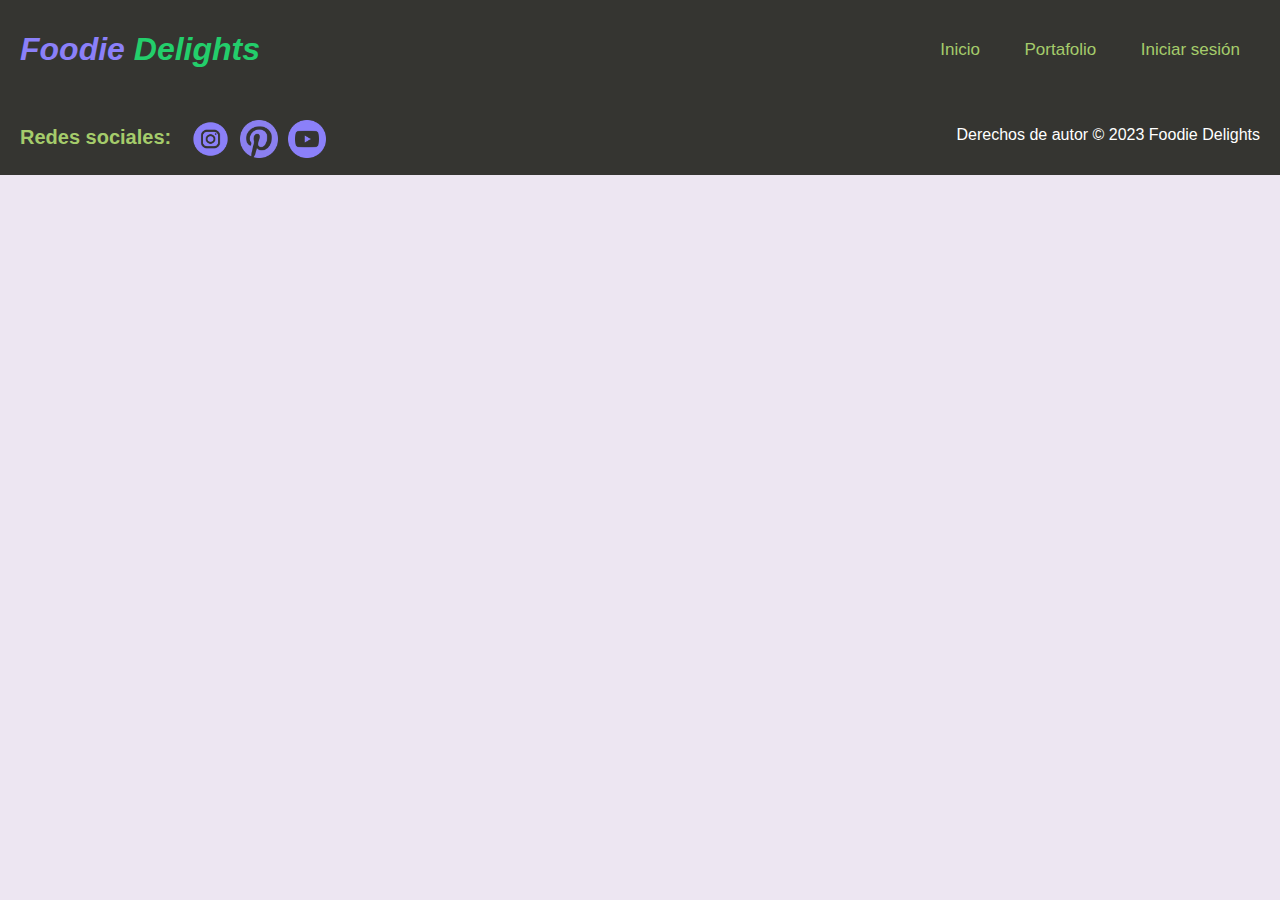
==== iniciarSesion.html @ 59037e10 "He creado el archivo html iniciar sesión y su css correspondiente" ====
<!DOCTYPE html>
<html lang="en">
<head>
    <meta charset="UTF-8">
    <meta name="viewport" content="width=device-width, initial-scale=1.0">
    <link rel="stylesheet" href="assets/css/iniciarSesion.css">
    <title>Foodie Delights/Iniciar sesión</title>
</head>
<body>
    <header class="barra">
        <h1><i>Foodie <span>Delights</span></i></h1>
        <div class="menu">
            <nav>
                <ul>
                    <li><a href="index.html">Inicio</a></li>
                    <li><a href="portafolio.html">Portafolio</a></li>
                    <li><a href="IniciarSesion.html">Iniciar sesión</a></li>
                </ul>
            </nav>
        </div>
    </header>
    <main>

    </main>
    <footer>
        <div class="redes">
            <p><strong>Redes sociales:</strong></p>
            <a href="https://www.instagram.com/foodiedelights" target="_blank"><img src="assets/img/instagram.png" alt="ig"></a>
            <a href="https://www.pinterest.com/foodiedelights" target="_blank"><img src="assets/img/logotipo-de-pinterest.png" alt="pin"></a>
            <a href="https://www.youtube.com/foodiedelights" target="_blank"><img src="assets/img/youtube.png" alt="yt"></a>
        </div>
        <p>Derechos de autor © 2023 Foodie Delights</p>
    </footer>
</body>
</html>
---- assets/css/iniciarSesion.css ----
/*BODY*/

body{
    margin: 0;
    padding: 0;
    font-family: Arial, Helvetica, sans-serif;
    background-color: #EDE6F2;
}

/*HEADER*/

.barra{
    display: flex;
    background-color: #353531;
    color: white;
    align-items: center;
    padding: 10px;
}
.barra h1{
    margin-left: 10px;
    color: #8B80F9;
}
.barra h1 span{
    color: #23CE6B;
}
.barra li,.barra a{
    padding: 5px;
    font-size: 17px;
    display: inline;
    margin-right: 10px;
    text-decoration: none;
    color: #A5CC6B;
    list-style: none;
}
.barra a:hover{
    transition: 0.5s;
    padding: 5px;
    border-radius: 3px;
    background-color: #A5CC6B;
    color: white;
}
.menu {
    margin-left: auto;
}
.menu nav, .menu ul{
    padding: 0;
    margin: 0;
}


/* FOOTER */

footer {
    background-color: #353531;
    color: white;
    text-align: center;
    padding: 10px 0;
    display: flex;
    justify-content: space-between;
}
.redes{
    display: flex;
    justify-content:flex-start;
}

.redes p strong{
    margin-left: 20px;
    color: #A5CC6B;
    font-size: 20px;
}
footer p{
    margin-right: 20px;
}
.redes a img{
    margin-top:10px ;
    width: 3vw;
    height: 3vw;
    margin-right: 10px;
}
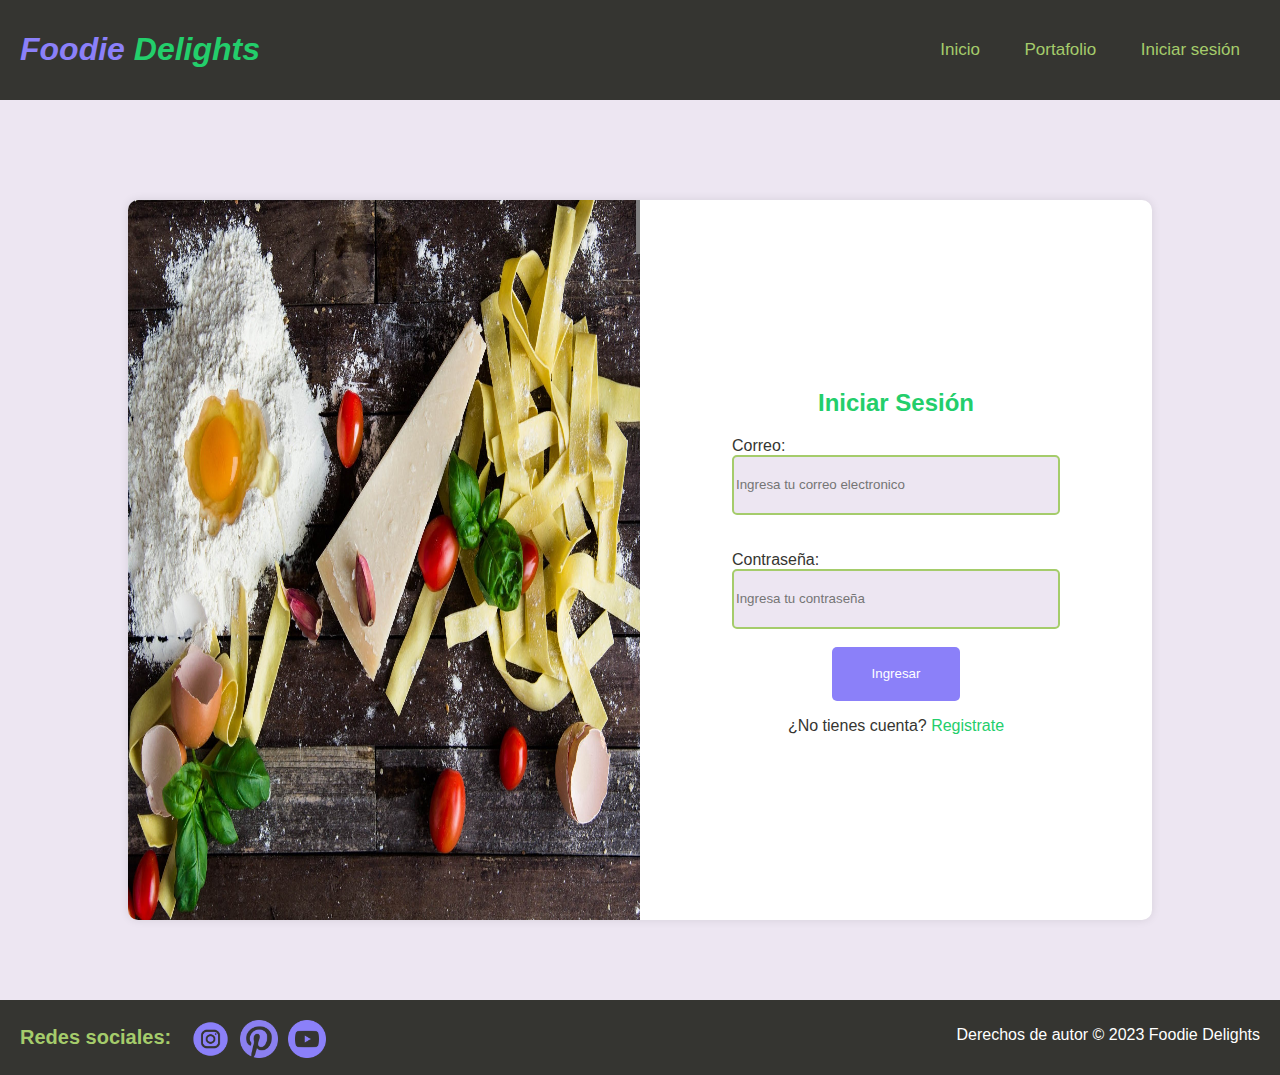
==== commit e484ee3b: "He creado el formulario de iniciar sesión, su estilo y agregue una imagen" ====
--- a/iniciarSesion.html
+++ b/iniciarSesion.html
@@ -20,7 +20,24 @@
         </div>
     </header>
     <main>
-
+        <section>
+            <img src="assets/img/pasta.jpg" alt="pasta">
+            <div class="contenido">
+                <h2>Iniciar Sesión</h2>
+                <form action="">
+                    <div class="datos">
+                        <label for="email">Correo: </label>
+                        <input type="email" name="email" placeholder="Ingresa tu correo electronico">
+                        <br><br>
+                        <label for="password">Contraseña: </label>
+                        <input type="password" name="password" placeholder="Ingresa tu contraseña">
+                    </div>
+                    <br>
+                    <button type="submit">Ingresar</button>
+                </form>
+                <p>¿No tienes cuenta? <a href="registro.html">Registrate</a></p>
+            </div>
+        </section>
     </main>
     <footer>
         <div class="redes">
--- a/assets/css/iniciarSesion.css
+++ b/assets/css/iniciarSesion.css
@@ -47,6 +47,80 @@
     margin: 0;
 }
 
+/*MAIN*/
+
+main{
+    display: flex;
+    justify-content: center;
+    align-items: center;
+    height: 100vh;
+}
+
+section {
+    display: flex;
+    overflow: hidden;
+    align-items: center;
+    flex-wrap: wrap;
+    background-color: white;
+    margin-top: 20px;
+    width: 80vw;
+    height: 80vh;
+    border-radius: 10px;
+    box-shadow: 0 0 10px rgba(0, 0, 0, 0.1);
+    color: #353531;
+}
+section img{
+    height: 100%;
+    width: 50%;
+}
+.contenido{
+    width: 50%;
+    display: flex;
+    flex-direction: column;
+    align-items: center;
+    justify-content: center;
+}
+.contenido form{
+    display: flex;
+    flex-direction: column;
+    justify-content: center;
+    align-items: center;
+}
+.contenido h2{
+    color: #23CE6B;
+}
+.datos{
+    display: flex;
+    flex-direction: column;
+}
+.datos input{
+    width: 25vw;
+    height: 6vh;
+    border: 2px solid #A5CC6B;
+    background-color: #EDE6F2;
+    border-radius: 5px;
+}
+.datos input:focus{
+    outline: none;
+    background-color: white;
+    border-color: #8B80F9;
+}
+.contenido form button{
+    width: 10vw;
+    height: 6vh;
+    background-color: #8B80F9;
+    border-radius: 5px;
+    color: white;
+    border: none;
+}
+section form button:hover{
+    background-color:#5849ff;
+}
+
+section p a{
+    text-decoration: none;
+    color:#23CE6B;
+}
 
 /* FOOTER */
 
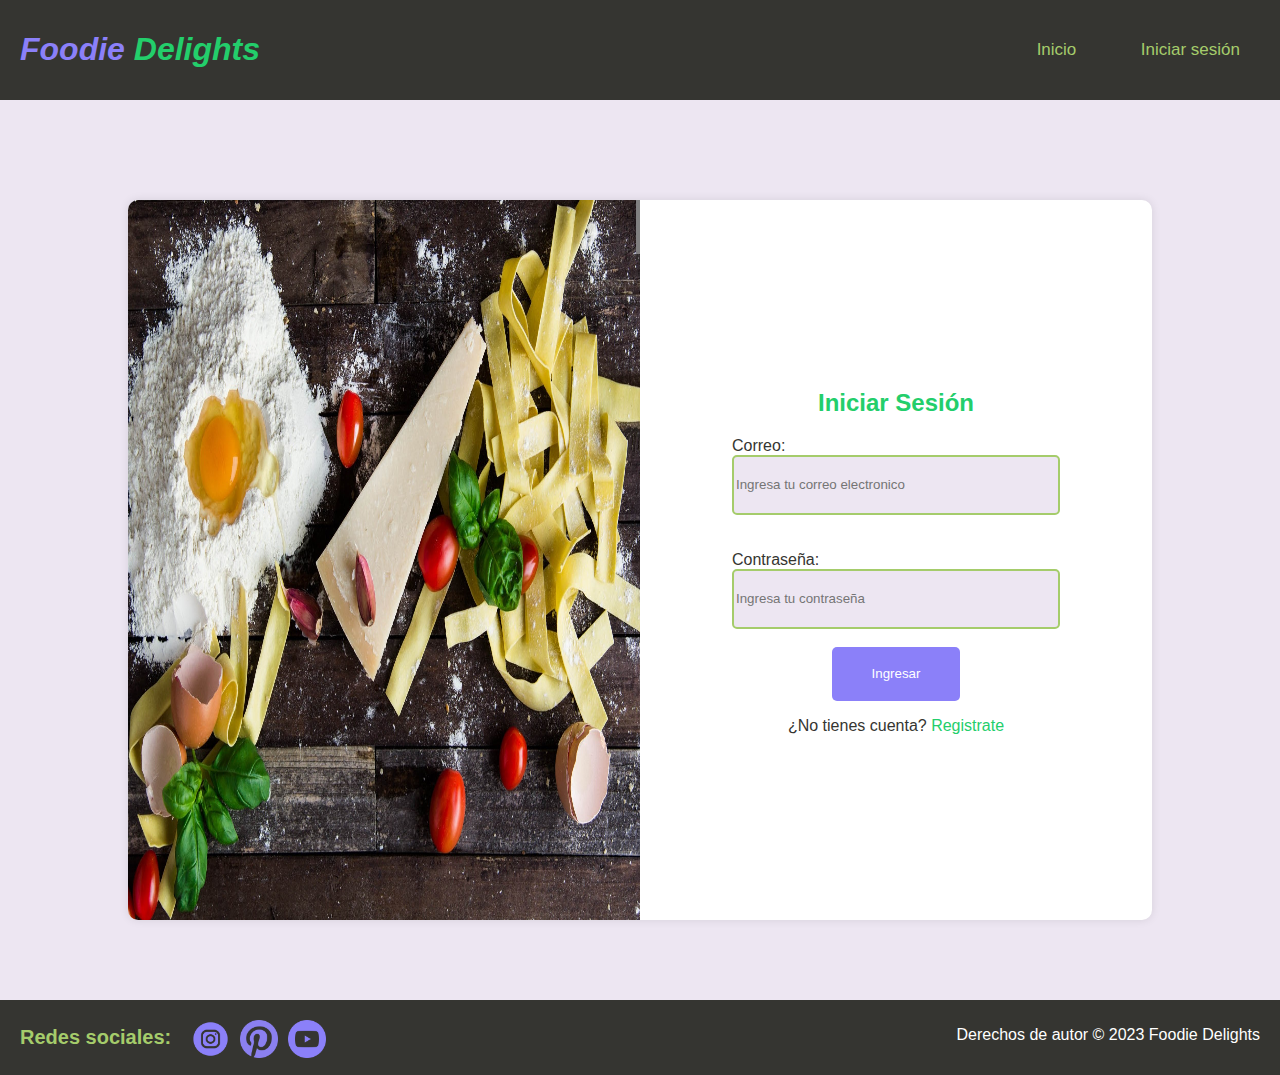
==== commit 988c27bb: "He puesto protección de rutas en donde el usuario no puede acceder a portafolio sin iniciar sesión" ====
--- a/iniciarSesion.html
+++ b/iniciarSesion.html
@@ -13,8 +13,8 @@
             <nav>
                 <ul>
                     <li><a href="index.html">Inicio</a></li>
-                    <li><a href="portafolio.html">Portafolio</a></li>
-                    <li><a href="IniciarSesion.html">Iniciar sesión</a></li>
+                    <li><a href="portafolio.html" id="display">Portafolio</a></li>
+                    <li><a href="iniciarSesion.html" id="linkInicioSesion">Iniciar sesión</a></li>
                 </ul>
             </nav>
         </div>
@@ -24,7 +24,7 @@
             <img src="assets/img/pasta.jpg" alt="pasta">
             <div class="contenido">
                 <h2>Iniciar Sesión</h2>
-                <form action="">
+                <form action="" id="inicioSesionForm">
                     <div class="datos">
                         <label for="email">Correo: </label>
                         <input type="email" name="email" placeholder="Ingresa tu correo electronico">
@@ -49,4 +49,6 @@
         <p>Derechos de autor © 2023 Foodie Delights</p>
     </footer>
 </body>
+<script src="iniciarSesion.js"></script>
+<script src="Verificateuser.js"></script>
 </html>--- a/assets/css/iniciarSesion.css
+++ b/assets/css/iniciarSesion.css
@@ -151,3 +151,69 @@
     height: 3vw;
     margin-right: 10px;
 }
+
+/* RESPONSIVE */
+
+@media only screen and (max-width: 600px) {
+    /*HEADER*/
+
+    .barra {
+        flex-direction: column; 
+    }
+    
+    .barra h1 {
+        text-align: center;
+        margin-bottom: 10px; 
+    }
+    
+    .menu {
+        width: 100%; 
+        text-align: center; 
+        margin-left: 0; 
+    }
+    
+    .barra li, .barra a {
+        margin: 0;
+    }
+
+    /*MAIN*/
+    
+    section img{
+        width: 100%;
+        height: 30%;
+    }
+
+    .contenido{
+        height: 70%;
+        width: 100%;
+    }
+
+    .datos input{
+        width: 50vw;
+        height: 4vh;
+    }
+
+    .contenido form button{
+        width: 20vw;
+        height: 4vh;
+    }
+
+    /*FOOTER*/
+
+    footer{
+        flex-direction: column;
+        justify-content: center;
+    }
+
+    .redes{
+        justify-content: center;
+    }
+
+    .redes a img{
+        width: 5vw;
+        height: 5vw;
+        margin-top: 20px;
+        margin-right: 10px;
+    }
+
+}
